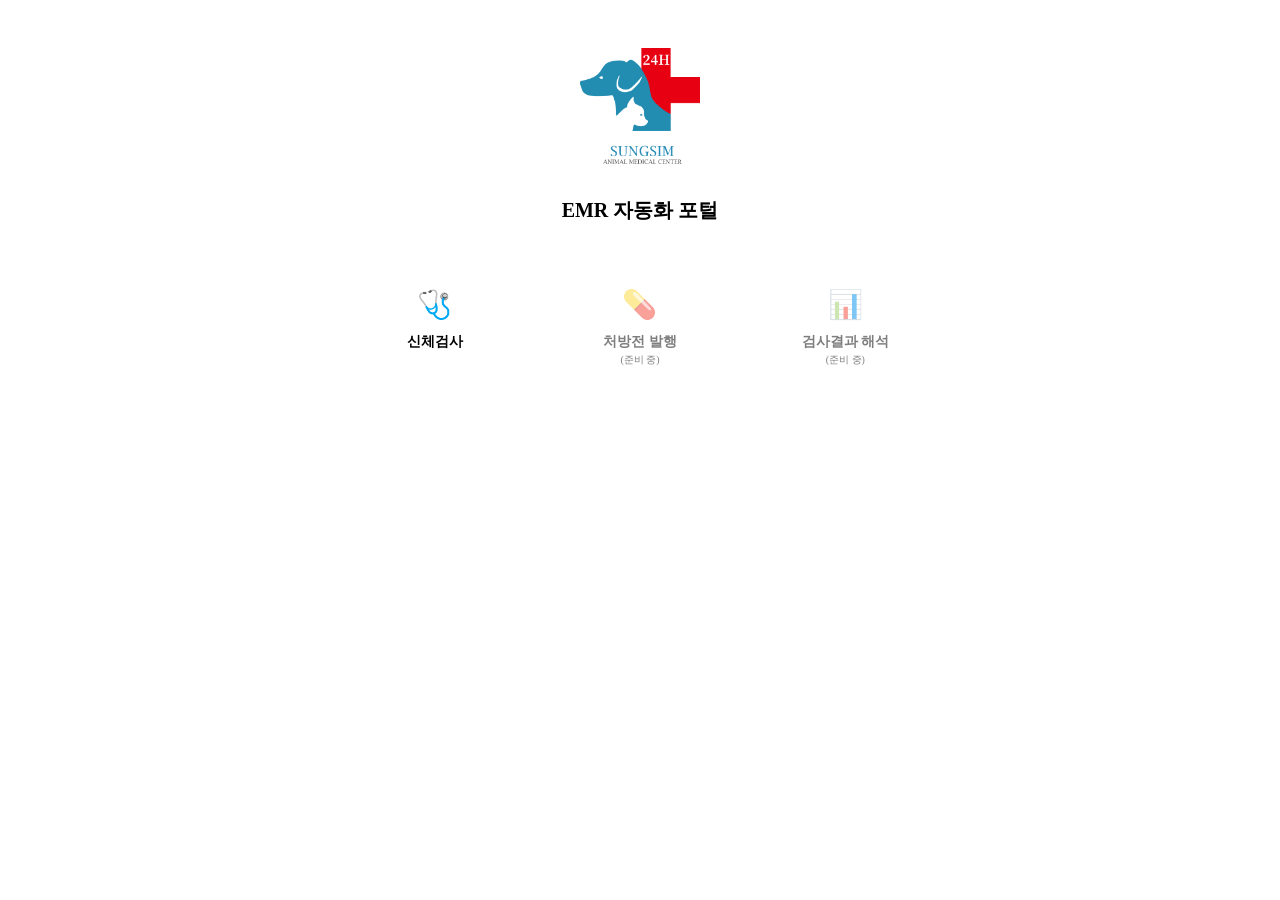
==== index.html @ 9514f56e "Add files via upload" ====
<!DOCTYPE html>
<html lang="ko">
<head>
<meta charset="UTF-8">
<meta name="viewport" content="width=device-width, initial-scale=1.0">
<title>성심동물의료센터 EMR 포털</title>

<!-- iOS 및 웹앱 공통 설정 -->
<link rel="apple-touch-icon" href="로고_사진.png">
<link rel="manifest" href="manifest.json">
<meta name="apple-mobile-web-app-capable" content="yes">
<meta name="apple-mobile-web-app-status-bar-style" content="default">
<meta name="apple-mobile-web-app-title" content="성심EMR">

<!-- 공통 CSS 연결 -->
<link rel="stylesheet" href="css/common.css">

<style>
  /* 홈 화면 전용 레이아웃 */
  .hub-container { padding: 40px 20px; max-width: 600px; margin: 0 auto; }
  .hub-header { text-align: center; margin-bottom: 40px; }
  .hub-logo { width: 120px; margin-bottom: 16px; }
  .hub-title { font-size: 20px; font-weight: 600; color: var(--ink); }
  
  .menu-grid { display: grid; grid-template-columns: repeat(auto-fill, minmax(140px, 1fr)); gap: 16px; }
  .menu-card { 
    background: var(--canvas); border: 1px solid var(--hairline); border-radius: var(--r); 
    padding: 24px 16px; text-align: center; text-decoration: none; color: var(--ink);
    transition: all 0.2s; display: flex; flex-direction: column; align-items: center; gap: 12px;
  }
  .menu-card:hover { border-color: var(--primary); box-shadow: 0 4px 12px rgba(30,140,170,0.1); transform: translateY(-2px); }
  .menu-icon { font-size: 28px; }
  .menu-title { font-size: 14px; font-weight: 600; }
  
  .menu-disabled { opacity: 0.5; pointer-events: none; }
</style>
</head>
<body>

<div class="hub-container">
  <div class="hub-header">
    <img src="로고_사진.png" alt="성심동물의료센터" class="hub-logo">
    <h1 class="hub-title">EMR 자동화 포털</h1>
  </div>

  <div class="menu-grid">
    <!-- 신체검사 모듈 연결 -->
    <a href="modules/physical_exam.html" class="menu-card">
      <span class="menu-icon">🩺</span>
      <span class="menu-title">신체검사</span>
    </a>
    
    <!-- 처방전 모듈 (준비 중) -->
    <a href="#" class="menu-card menu-disabled">
      <span class="menu-icon">💊</span>
      <span class="menu-title">처방전 발행<br><small style="font-size:10px; color:var(--muted); font-weight:400;">(준비 중)</small></span>
    </a>
    
    <!-- 추가 기능 예약 자리 -->
    <a href="#" class="menu-card menu-disabled">
      <span class="menu-icon">📊</span>
      <span class="menu-title">검사결과 해석<br><small style="font-size:10px; color:var(--muted); font-weight:400;">(준비 중)</small></span>
    </a>
  </div>
</div>

</body>
</html>
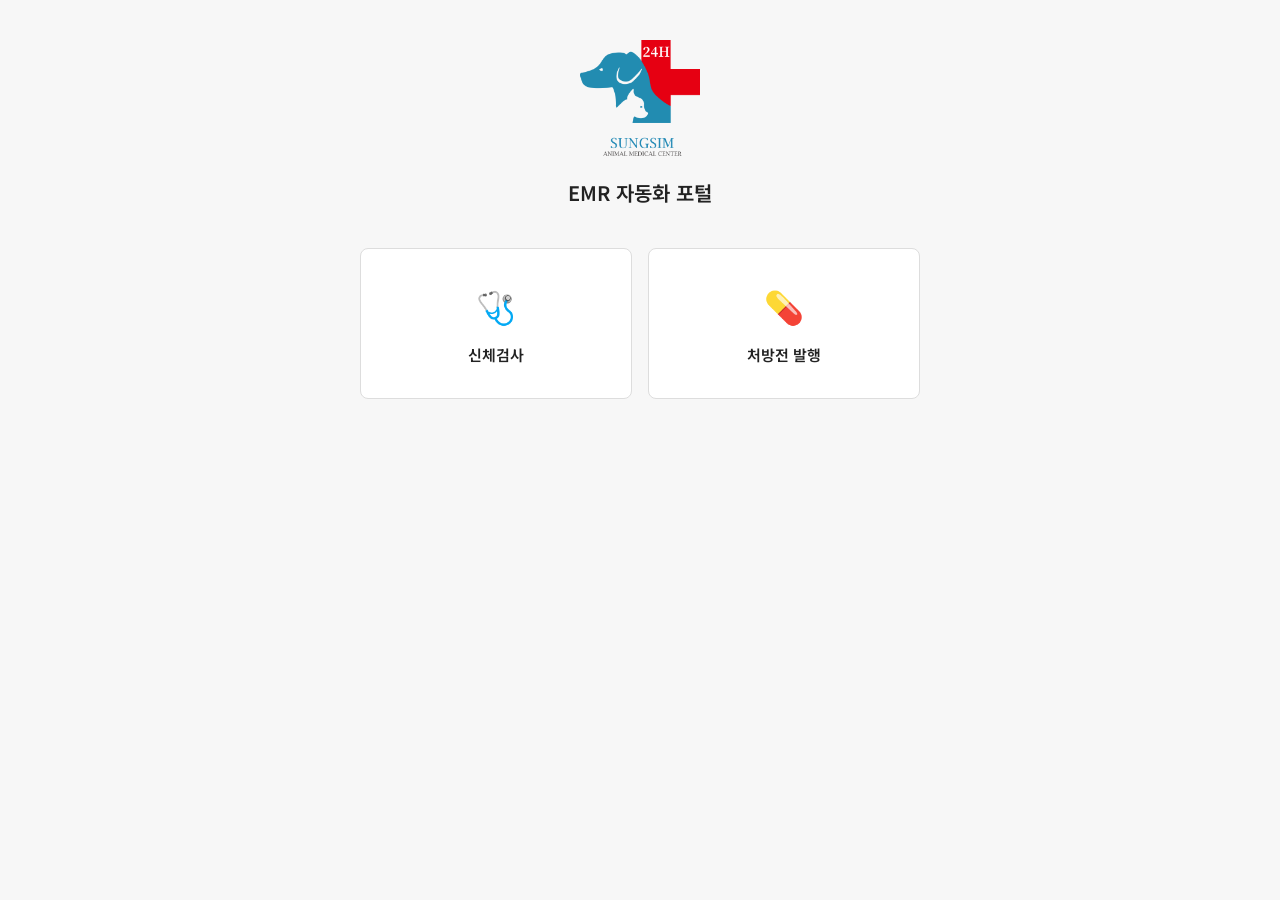
==== commit 33c0407c: "Update index.html" ====
--- a/index.html
+++ b/index.html
@@ -5,14 +5,12 @@
 <meta name="viewport" content="width=device-width, initial-scale=1.0">
 <title>성심동물의료센터 EMR 포털</title>
 
-<!-- iOS 및 웹앱 공통 설정 -->
 <link rel="apple-touch-icon" href="로고_사진.png">
 <link rel="manifest" href="manifest.json">
 <meta name="apple-mobile-web-app-capable" content="yes">
 <meta name="apple-mobile-web-app-status-bar-style" content="default">
 <meta name="apple-mobile-web-app-title" content="성심EMR">
 
-<!-- 공통 CSS 연결 -->
 <link rel="stylesheet" href="css/common.css">
 
 <style>
@@ -22,17 +20,21 @@
   .hub-logo { width: 120px; margin-bottom: 16px; }
   .hub-title { font-size: 20px; font-weight: 600; color: var(--ink); }
   
-  .menu-grid { display: grid; grid-template-columns: repeat(auto-fill, minmax(140px, 1fr)); gap: 16px; }
+  /* 메뉴 그리드: 항목이 2개이므로 깔끔하게 배치 */
+  .menu-grid { display: grid; grid-template-columns: repeat(2, 1fr); gap: 16px; }
   .menu-card { 
     background: var(--canvas); border: 1px solid var(--hairline); border-radius: var(--r); 
-    padding: 24px 16px; text-align: center; text-decoration: none; color: var(--ink);
+    padding: 32px 16px; text-align: center; text-decoration: none; color: var(--ink);
     transition: all 0.2s; display: flex; flex-direction: column; align-items: center; gap: 12px;
   }
   .menu-card:hover { border-color: var(--primary); box-shadow: 0 4px 12px rgba(30,140,170,0.1); transform: translateY(-2px); }
-  .menu-icon { font-size: 28px; }
-  .menu-title { font-size: 14px; font-weight: 600; }
+  .menu-icon { font-size: 32px; }
+  .menu-title { font-size: 15px; font-weight: 600; }
   
-  .menu-disabled { opacity: 0.5; pointer-events: none; }
+  /* 모바일 대응 */
+  @media(max-width: 400px) {
+    .menu-grid { grid-template-columns: 1fr; }
+  }
 </style>
 </head>
 <body>
@@ -44,25 +46,17 @@
   </div>
 
   <div class="menu-grid">
-    <!-- 신체검사 모듈 연결 -->
     <a href="modules/physical_exam.html" class="menu-card">
       <span class="menu-icon">🩺</span>
       <span class="menu-title">신체검사</span>
     </a>
     
-    <!-- 처방전 모듈 (준비 중) -->
-    <a href="#" class="menu-card menu-disabled">
+    <a href="modules/prescription.html" class="menu-card">
       <span class="menu-icon">💊</span>
-      <span class="menu-title">처방전 발행<br><small style="font-size:10px; color:var(--muted); font-weight:400;">(준비 중)</small></span>
-    </a>
-    
-    <!-- 추가 기능 예약 자리 -->
-    <a href="#" class="menu-card menu-disabled">
-      <span class="menu-icon">📊</span>
-      <span class="menu-title">검사결과 해석<br><small style="font-size:10px; color:var(--muted); font-weight:400;">(준비 중)</small></span>
+      <span class="menu-title">처방전 발행</span>
     </a>
   </div>
 </div>
 
 </body>
-</html>+</html>
--- a/css/common.css
+++ b/css/common.css
@@ -0,0 +1,159 @@
+/* css/common.css */
+@import url('https://fonts.googleapis.com/css2?family=Inter:wght@400;500;600&family=Noto+Sans+KR:wght@300;400;500;600&display=swap');
+
+:root {
+  --canvas:        #FFFFFF;
+  --ink:           #222222;
+  --body-c:        #3F3F3F;
+  --muted:         #6A6A6A;
+  --primary:       #1E8CAA;
+  --primary-light: #E8F6FA;
+  --primary-mid:   #B3DDE8;
+  --primary-soft:  #F2FAFB;
+  --alert:         #E6000A;
+  --alert-light:   #FFF0F0;
+  --alert-mid:     #FFD6D6;
+  --surface-soft:  #F7F7F7;
+  --surface-strong:#F2F2F2;
+  --hairline:      #DDDDDD;
+  --hairline-dark: #CCCCCC;
+  --sans: 'Noto Sans KR','Inter',-apple-system,sans-serif;
+  --mono: 'Inter',monospace;
+  --r: 8px; --rb: 6px; --ri: 6px;
+}
+*{box-sizing:border-box;margin:0;padding:0;}
+body{background:var(--surface-soft);color:var(--body-c);font-family:var(--sans);font-size:14px;line-height:1.55;min-height:100vh;}
+
+/* HEADER */
+.app-header{background:var(--canvas);border-bottom:1px solid var(--hairline);padding:0 24px;height:56px;display:flex;align-items:center;justify-content:space-between;position:sticky;top:0;z-index:100;}
+.hdr-left{display:flex;align-items:center;gap:14px; text-decoration:none; color:var(--ink);}
+.hdr-logo{height:36px;width:auto;}
+.hdr-div{width:1px;height:22px;background:var(--hairline);}
+.hdr-title{font-size:14px;font-weight:600;}
+.hdr-right{display:flex;align-items:center;gap:10px;}
+.prog-text{font-size:11px;color:var(--muted);font-family:var(--mono);}
+.prog-bg{width:96px;height:4px;background:var(--hairline);border-radius:2px;overflow:hidden;}
+.prog-fill{height:100%;background:var(--primary);border-radius:2px;transition:width .3s;width:0%;}
+
+/* PAGE & PATIENT BAR */
+.page{max-width:780px;margin:0 auto;padding:20px 20px 96px;}
+.pt-bar{background:var(--canvas);border:1px solid var(--hairline);border-radius:var(--r);padding:12px 16px;margin-bottom:16px;display:flex;align-items:center;gap:18px;flex-wrap:wrap;}
+.pt-label{font-size:11px;font-weight:600;color:var(--primary);letter-spacing:.06em;text-transform:uppercase;white-space:nowrap;}
+.pt-field{display:flex;flex-direction:column;gap:3px;}
+.pt-field label{font-size:10px;color:var(--muted);font-weight:500;letter-spacing:.04em;}
+.pt-field input,.pt-field select{background:var(--canvas);border:1px solid var(--hairline);color:var(--ink);font-family:var(--sans);font-size:13px;font-weight:500;padding:5px 10px;border-radius:var(--ri);outline:none;transition:border-color .15s,box-shadow .15s;}
+.pt-field input:focus,.pt-field select:focus{border-color:var(--primary);box-shadow:0 0 0 2px rgba(30,140,170,.12);}
+
+/* SECTION CARD */
+.sc{background:var(--canvas);border:1px solid var(--hairline);border-radius:var(--r);margin-bottom:14px;overflow:hidden;}
+.sc-hdr{padding:12px 16px 10px;border-bottom:1px solid var(--hairline);display:flex;align-items:center;gap:10px;}
+.sc-bar{width:4px;height:26px;background:var(--primary);flex-shrink:0;}
+.sc-tt{font-size:13px;font-weight:600;color:var(--ink);}
+.sc-sub{font-size:10px;color:var(--muted);margin-top:1px;}
+.sc-badge{margin-left:auto;font-size:11px;font-family:var(--mono);padding:2px 8px;border-radius:10px;background:var(--surface-soft);color:var(--muted);border:1px solid var(--hairline);transition:all .2s;}
+.sc-badge.done{background:var(--primary-light);border-color:var(--primary-mid);color:var(--primary);}
+.sc-badge.abn{background:var(--alert-light);border-color:var(--alert-mid);color:var(--alert);}
+.sc-body{padding:12px 16px;display:flex;flex-direction:column;gap:10px;}
+
+/* EXAM ROW */
+.er{display:grid;grid-template-columns:124px 1fr;gap:12px;align-items:start;padding:8px 10px;border-radius:6px;border:1px solid transparent;transition:border-color .15s,background .15s;}
+.er:hover{background:var(--surface-soft);border-color:var(--hairline);}
+.er.r-abn{border-color:var(--alert-mid);background:var(--alert-light);}
+.er.r-noted{border-color:var(--primary-mid);background:var(--primary-light);}
+.el{font-size:13px;font-weight:500;color:var(--ink);}
+.es{font-size:10px;color:var(--muted);margin-top:2px;}
+.ec{display:flex;flex-direction:column;gap:6px;}
+
+/* TOGGLES & CHIPS */
+.tg{display:flex;gap:4px;flex-wrap:wrap;}
+.tog{font-family:var(--sans);font-size:12px;padding:4px 11px;border-radius:var(--rb);border:1px solid var(--hairline);background:var(--canvas);color:var(--muted);cursor:pointer;transition:all .12s;white-space:nowrap;}
+.tog:hover{border-color:var(--hairline-dark);color:var(--body-c);}
+.tog.sn{background:var(--primary-light);border-color:var(--primary-mid);color:var(--primary);font-weight:500;}
+.tog.sa{background:var(--alert-light);border-color:var(--alert-mid);color:var(--alert);font-weight:500;}
+.fw{display:flex;flex-wrap:wrap;gap:4px;}
+.chip{display:inline-flex;align-items:center;gap:4px;font-size:11px;color:var(--muted);padding:3px 9px 3px 7px;border-radius:var(--rb);border:1px solid var(--hairline);background:var(--canvas);cursor:pointer;transition:all .12s;user-select:none;}
+.chip:hover{border-color:var(--hairline-dark);color:var(--body-c);}
+.chip input{display:none;}
+.cdot{width:5px;height:5px;border-radius:50%;background:currentColor;opacity:.5;flex-shrink:0;}
+.chip.cn{background:var(--primary-light);border-color:var(--primary-mid);color:var(--primary);}
+.chip.ca{background:var(--alert-light);border-color:var(--alert-mid);color:var(--alert);}
+.chip.ct{background:var(--primary-soft);border-color:var(--primary-mid);color:var(--primary);}
+
+/* NUMERIC & SPECIAL INPUTS */
+.nr{display:flex;align-items:center;gap:7px;flex-wrap:wrap;}
+.ni::-webkit-inner-spin-button,.ni::-webkit-outer-spin-button{-webkit-appearance:none;margin:0;}
+.ni{-moz-appearance:textfield;}
+.ni{background:var(--canvas);border:1px solid var(--hairline);color:var(--ink);font-family:var(--mono);font-size:14px;font-weight:600;padding:5px 9px;border-radius:var(--ri);outline:none;width:70px;text-align:center;transition:border-color .15s,box-shadow .15s;}
+.ni:focus{border-color:var(--primary);box-shadow:0 0 0 2px rgba(30,140,170,.12);}
+.ni.vn{border-color:var(--primary-mid);background:var(--primary-soft);}
+.ni.va{border-color:var(--alert-mid);background:var(--alert-light);}
+.nu{font-size:11px;color:var(--muted);}
+.narr{font-size:11px;color:var(--hairline-dark);}
+.nconv{font-family:var(--mono);font-size:14px;font-weight:600;color:var(--primary);min-width:48px;}
+.nref{font-size:10px;color:var(--muted);background:var(--surface-soft);border:1px solid var(--hairline);padding:2px 7px;border-radius:4px;}
+
+.bcs-w{display:flex;gap:4px;align-items:center;flex-wrap:wrap;}
+.bcs-b{width:31px;height:31px;border-radius:var(--rb);border:1px solid var(--hairline);background:var(--canvas);color:var(--muted);font-family:var(--mono);font-size:12px;font-weight:600;cursor:pointer;transition:all .12s;display:flex;align-items:center;justify-content:center;}
+.bcs-b:hover{border-color:var(--hairline-dark);}
+.bcs-b.bl{border-color:var(--primary-mid);background:var(--primary-light);color:var(--primary);}
+.bcs-b.bo{border-color:var(--primary-mid);background:var(--primary-light);color:var(--primary);}
+.bcs-b.bh{border-color:var(--alert-mid);background:var(--alert-light);color:var(--alert);}
+.bcs-lbl{font-size:12px;color:var(--muted);margin-left:6px;font-family:var(--mono);}
+
+.hyd-grid, .mcs-grid{display:flex;flex-direction:column;gap:3px;}
+.hyd-opt, .mcs-opt{display:flex;align-items:flex-start;gap:8px;padding:6px 10px;border-radius:var(--rb);border:1px solid var(--hairline);background:var(--canvas);cursor:pointer;transition:all .12s;}
+.hyd-opt:hover, .mcs-opt:hover{border-color:var(--hairline-dark);background:var(--surface-soft);}
+.hyd-opt.hn, .mcs-opt.mn{border-color:var(--primary-mid);background:var(--primary-light);}
+.hyd-opt.ha, .mcs-opt.ma{border-color:var(--alert-mid);background:var(--alert-light);}
+.hyd-g, .mcs-g{font-size:12px;font-weight:600;color:var(--ink);min-width:50px;padding-top:1px;}
+.mcs-g{min-width:88px;}
+.hn .hyd-g, .mn .mcs-g{color:var(--primary);} .ha .hyd-g, .ma .mcs-g{color:var(--alert);}
+.hyd-d, .mcs-d{font-size:11px;color:var(--muted);line-height:1.4;}
+
+.grade-w{display:flex;gap:4px;align-items:center;flex-wrap:wrap;}
+.glbl{font-size:11px;color:var(--muted);}
+.gb{width:27px;height:27px;border-radius:4px;border:1px solid var(--hairline);background:var(--canvas);color:var(--muted);font-family:var(--mono);font-size:11px;cursor:pointer;transition:all .12s;display:flex;align-items:center;justify-content:center;}
+.gb:hover{border-color:var(--hairline-dark);}
+.gb.gs{background:var(--primary-light);border-color:var(--primary-mid);color:var(--primary);font-weight:600;}
+
+.ln-table{display:flex;flex-direction:column;gap:5px;}
+.ln-row{display:flex;align-items:center;gap:10px;}
+.ln-name{font-size:12px;color:var(--body-c);min-width:96px;}
+
+.mi{background:var(--canvas);border:1px solid var(--hairline);color:var(--body-c);font-family:var(--sans);font-size:12px;padding:6px 10px;border-radius:var(--ri);outline:none;width:100%;resize:vertical;min-height:44px;transition:border-color .15s,box-shadow .15s;line-height:1.5;}
+.mi:focus{border-color:var(--primary);box-shadow:0 0 0 2px rgba(30,140,170,.12);}
+.mi::placeholder{color:var(--hairline-dark);}
+
+/* BOTTOM & MODAL */
+.bot{position:fixed;bottom:0;left:0;right:0;background:var(--canvas);border-top:1px solid var(--hairline);padding:11px 20px;display:flex;align-items:center;justify-content:space-between;z-index:50;}
+.bot-stat{font-size:12px;color:var(--muted);}
+.btn-row{display:flex;gap:7px;}
+.btn{font-family:var(--sans);font-size:13px;font-weight:500;padding:7px 16px;border-radius:var(--rb);border:1px solid var(--hairline);cursor:pointer;transition:all .12s;background:var(--canvas);color:var(--body-c);}
+.btn:hover{border-color:var(--hairline-dark);background:var(--surface-soft);}
+.btn-p{background:var(--primary);color:#fff;border-color:var(--primary);}
+.btn-p:hover{background:#187f9a;border-color:#187f9a;}
+.btn-ghost{color:var(--muted);}
+.btn-d:hover{border-color:var(--alert);color:var(--alert);background:var(--alert-light);}
+.btn-sending{opacity:.55;pointer-events:none;}
+
+.modal-ov{display:none;position:fixed;inset:0;background:rgba(0,0,0,.32);z-index:200;align-items:center;justify-content:center;}
+.modal-ov.open{display:flex;}
+.modal{background:var(--canvas);border:1px solid var(--hairline);border-radius:var(--r);padding:22px;width:92%;max-width:540px;max-height:85vh;overflow-y:auto;}
+.modal-hdr{display:flex;justify-content:space-between;align-items:center;margin-bottom:12px;}
+.modal-title{font-size:14px;font-weight:600;color:var(--ink);}
+.modal-close{background:none;border:none;color:var(--muted);cursor:pointer;font-size:18px;line-height:1;}
+.modal-ta{width:100%;height:320px;background:var(--surface-soft);border:1px solid var(--hairline);color:var(--body-c);font-family:var(--mono);font-size:12px;padding:11px;border-radius:var(--ri);resize:vertical;outline:none;line-height:1.7;}
+.modal-foot{display:flex;gap:7px;justify-content:flex-end;margin-top:10px;}
+.send-res{font-size:12px;padding:6px 11px;border-radius:4px;display:none;margin-top:7px;}
+.send-res.ok{background:var(--primary-light);color:var(--primary);border:1px solid var(--primary-mid);}
+.send-res.err{background:var(--alert-light);color:var(--alert);border:1px solid var(--alert-mid);}
+
+::-webkit-scrollbar{width:5px;}
+::-webkit-scrollbar-track{background:var(--surface-soft);}
+::-webkit-scrollbar-thumb{background:var(--hairline-dark);border-radius:3px;}
+@media(max-width:580px){
+  .er{grid-template-columns:1fr;}
+  .page{padding:14px 12px 96px;}
+  .hdr-div,.hdr-title{display:none;}
+  .prog-bg{display:none;}
+}
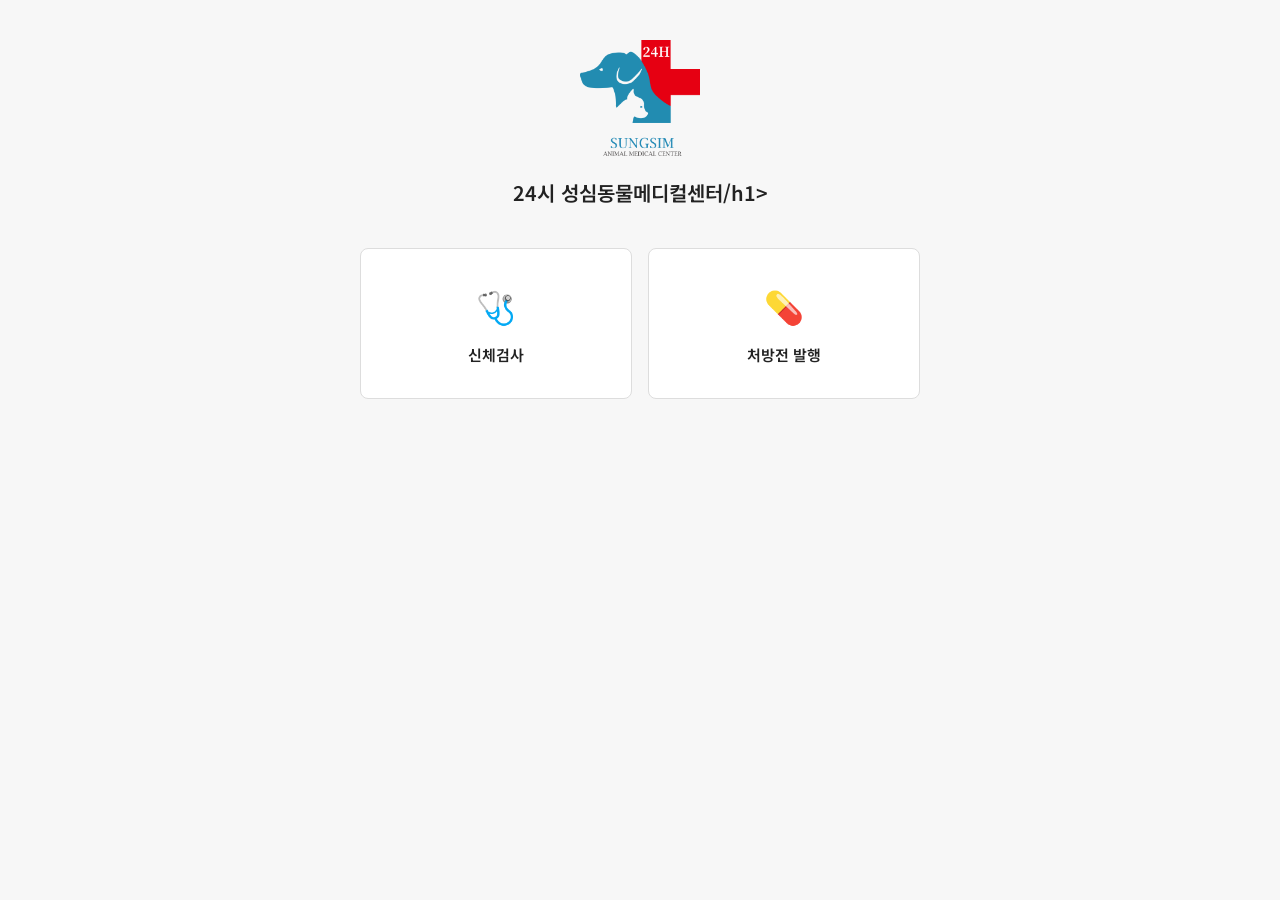
==== commit 46f7d011: "Update index.html" ====
--- a/index.html
+++ b/index.html
@@ -3,7 +3,7 @@
 <head>
 <meta charset="UTF-8">
 <meta name="viewport" content="width=device-width, initial-scale=1.0">
-<title>성심동물의료센터 EMR 포털</title>
+<title>24시 성심동물메디컬센터</title>
 
 <link rel="apple-touch-icon" href="로고_사진.png">
 <link rel="manifest" href="manifest.json">
@@ -42,7 +42,7 @@
 <div class="hub-container">
   <div class="hub-header">
     <img src="로고_사진.png" alt="성심동물의료센터" class="hub-logo">
-    <h1 class="hub-title">EMR 자동화 포털</h1>
+    <h1 class="hub-title">24시 성심동물메디컬센터/h1>
   </div>
 
   <div class="menu-grid">
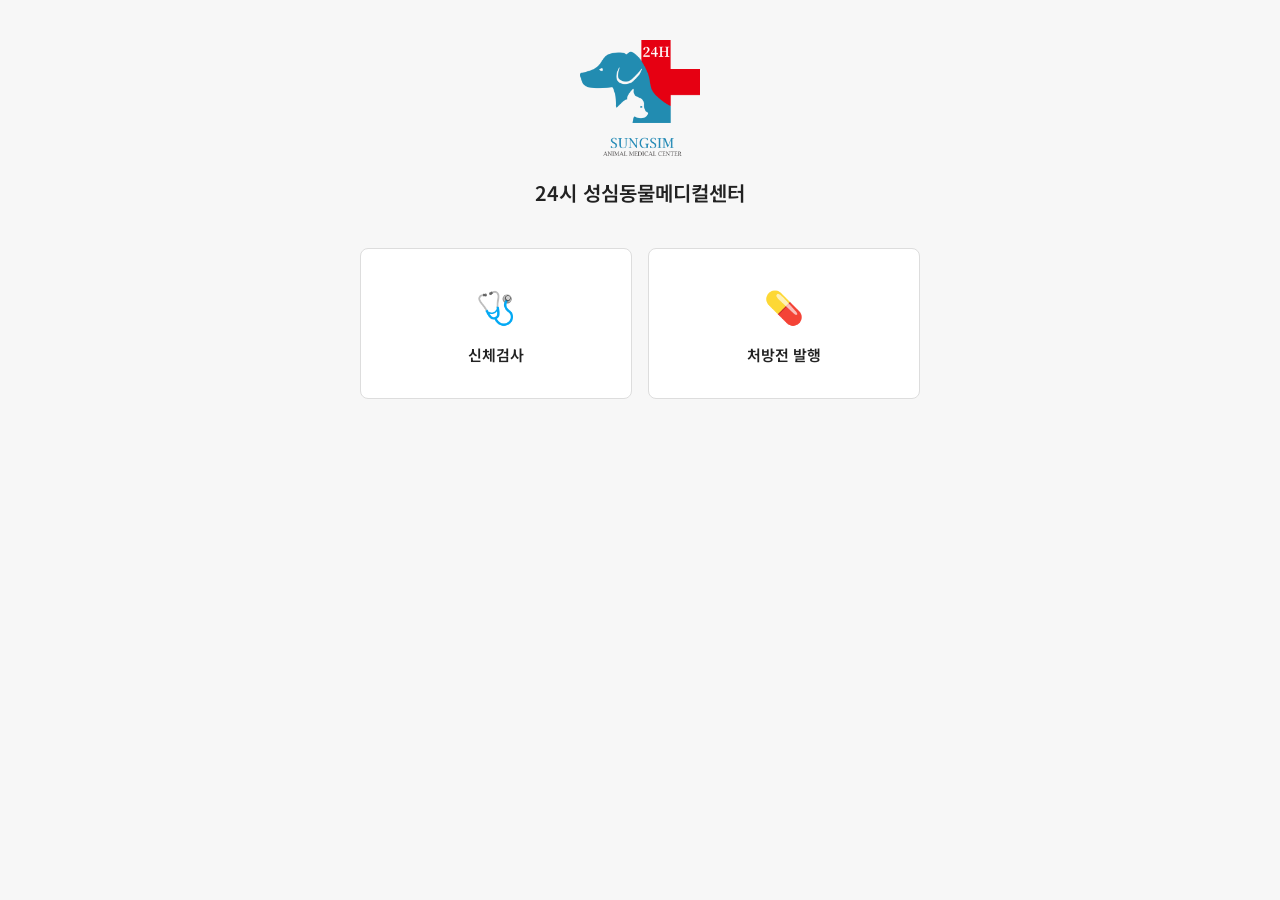
==== commit 12d7dda5: "제목 수정" ====
--- a/index.html
+++ b/index.html
@@ -42,7 +42,8 @@
 <div class="hub-container">
   <div class="hub-header">
     <img src="로고_사진.png" alt="성심동물의료센터" class="hub-logo">
-    <h1 class="hub-title">24시 성심동물메디컬센터/h1>
+    <!-- 수정된 부분: 중복된 <h1> 태그와 괄호 오타를 수정함 -->
+    <h1 class="hub-title">24시 성심동물메디컬센터</h1>
   </div>
 
   <div class="menu-grid">
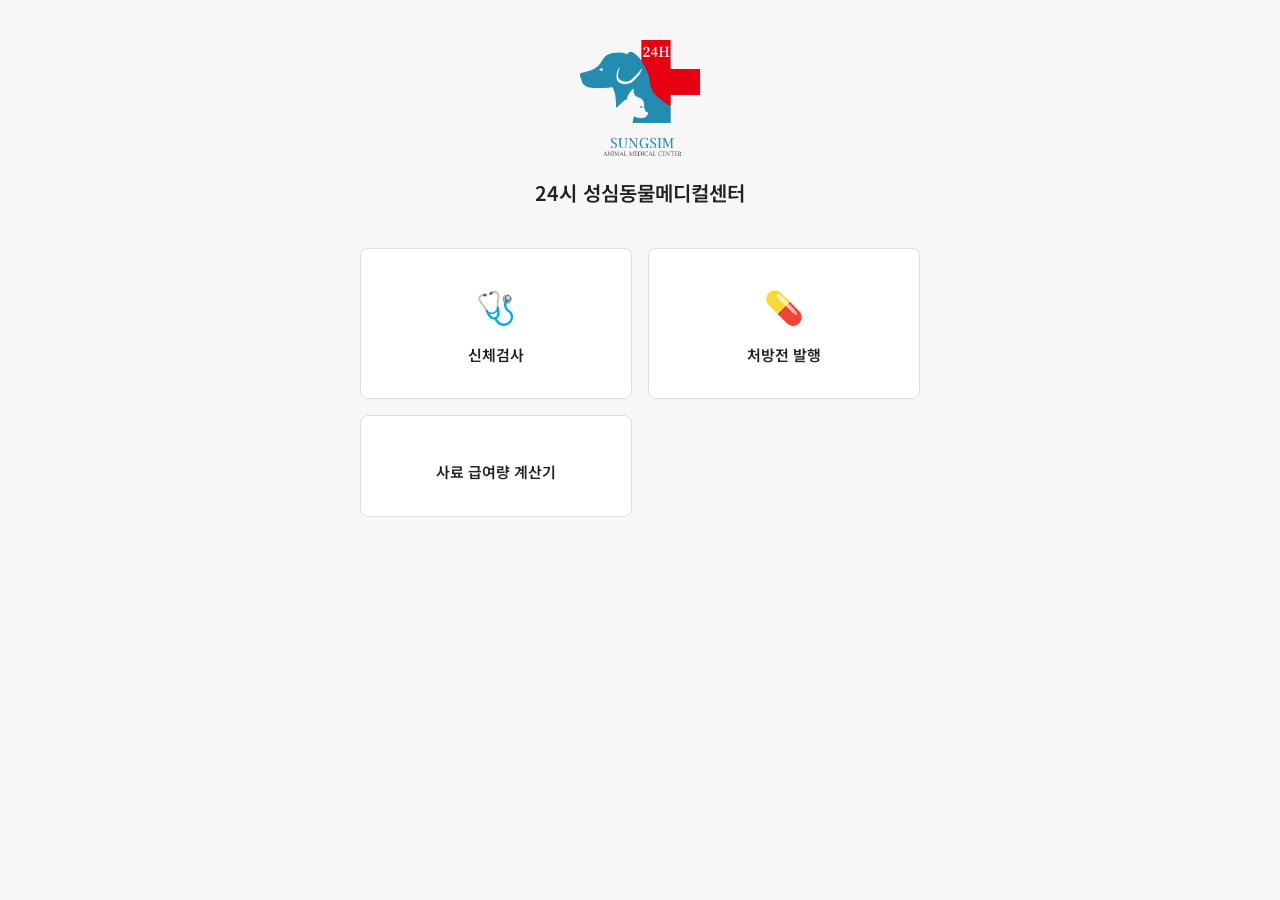
==== commit caeb72de: "Update index.html add feed calc" ====
--- a/index.html
+++ b/index.html
@@ -56,6 +56,11 @@
       <span class="menu-icon">💊</span>
       <span class="menu-title">처방전 발행</span>
     </a>
+    
+    <a href="modules/feed_calculator.html" class="menu-card">
+      <span class="menu-icon"></span>
+      <span class="menu-title">사료 급여량 계산기</span>
+    </a>
   </div>
 </div>
 
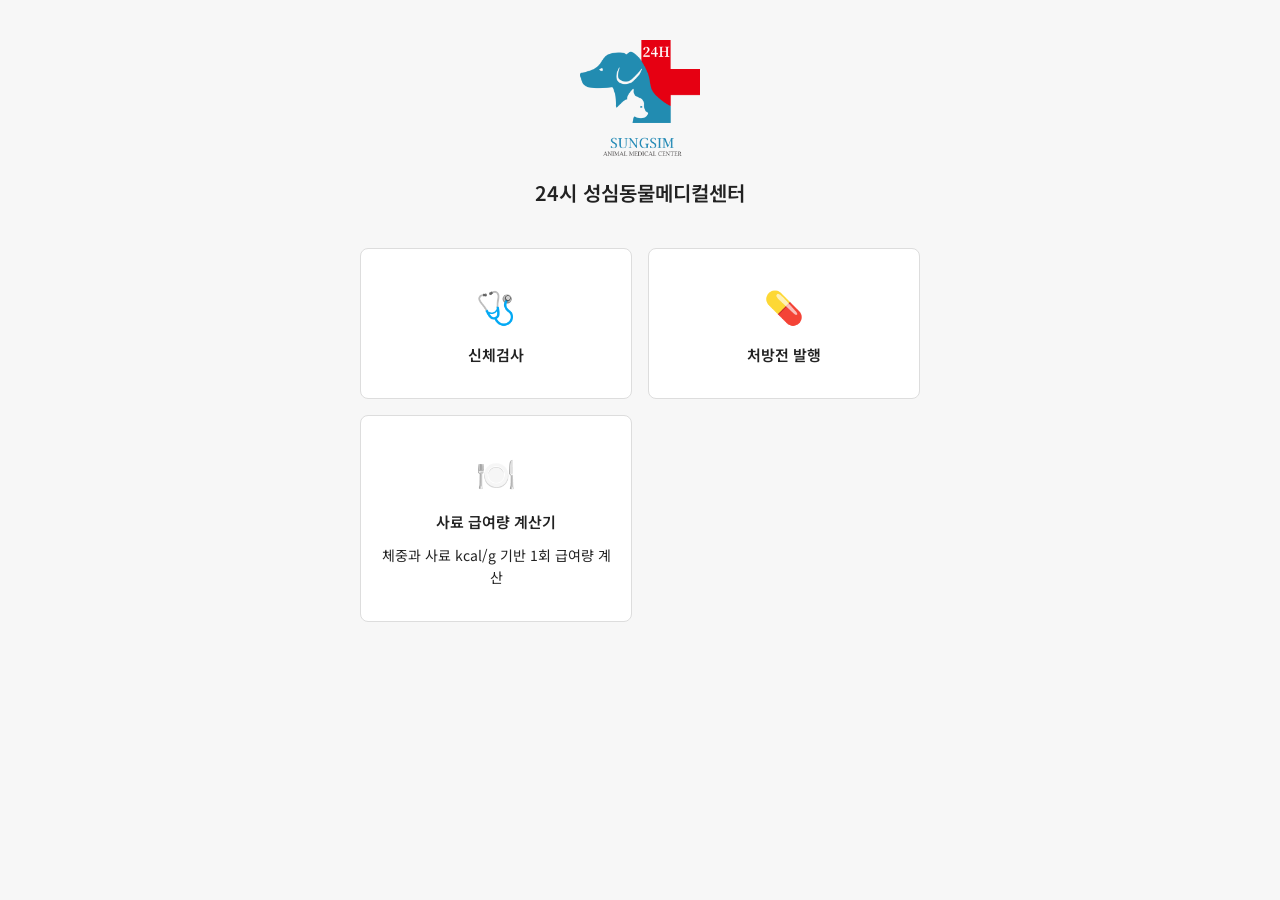
==== commit 596d8959: "Update index.html 아이콘 추가" ====
--- a/index.html
+++ b/index.html
@@ -58,8 +58,9 @@
     </a>
     
     <a href="modules/feed_calculator.html" class="menu-card">
-      <span class="menu-icon"></span>
+      <span class="menu-icon">🍽️</span>
       <span class="menu-title">사료 급여량 계산기</span>
+      <span class="menu-desc">체중과 사료 kcal/g 기반 1회 급여량 계산</span>
     </a>
   </div>
 </div>
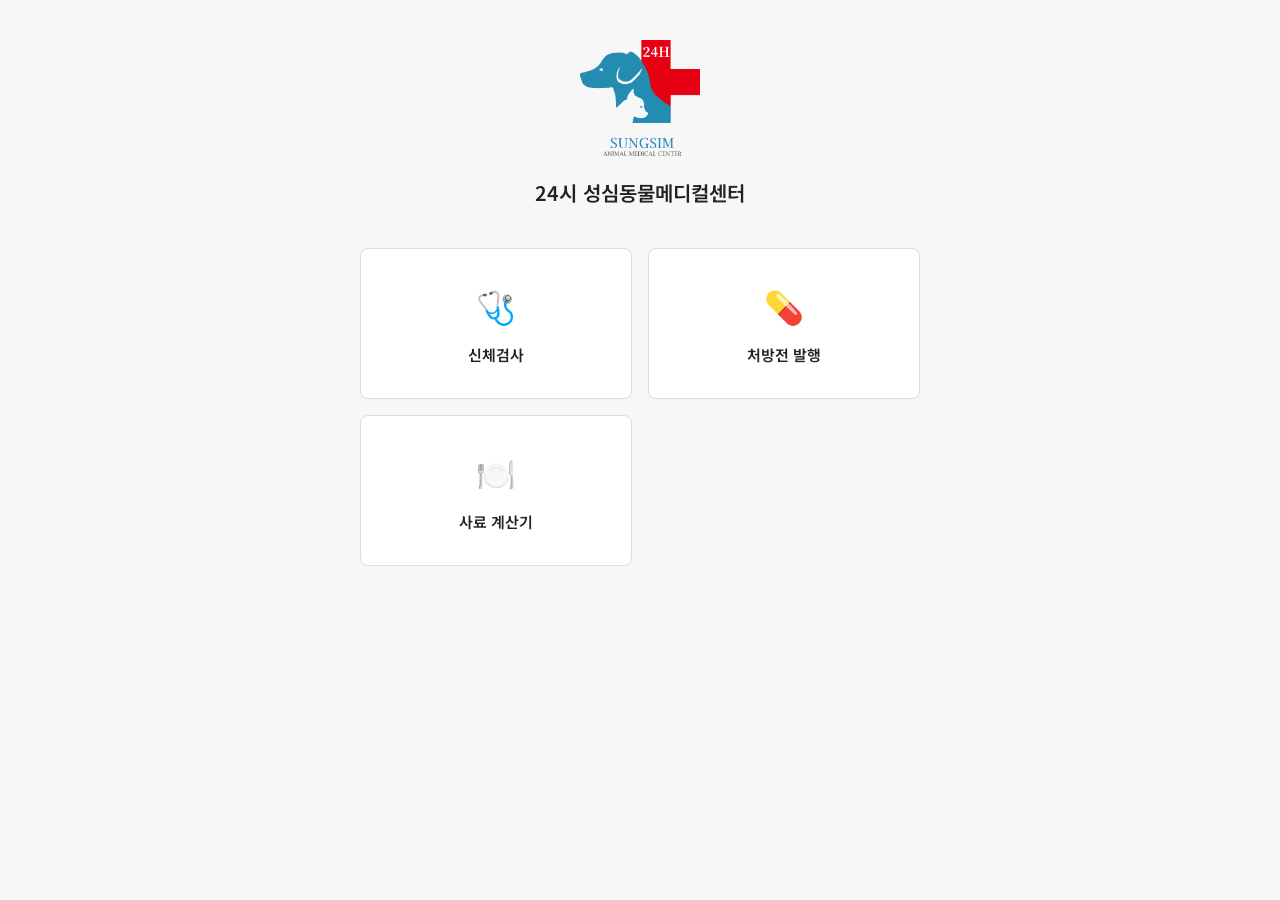
==== commit 52d503b3: "Update index.html" ====
--- a/index.html
+++ b/index.html
@@ -59,8 +59,7 @@
     
     <a href="modules/feed_calculator.html" class="menu-card">
       <span class="menu-icon">🍽️</span>
-      <span class="menu-title">사료 급여량 계산기</span>
-      <span class="menu-desc">체중과 사료 kcal/g 기반 1회 급여량 계산</span>
+      <span class="menu-title">사료 계산기</span>
     </a>
   </div>
 </div>
